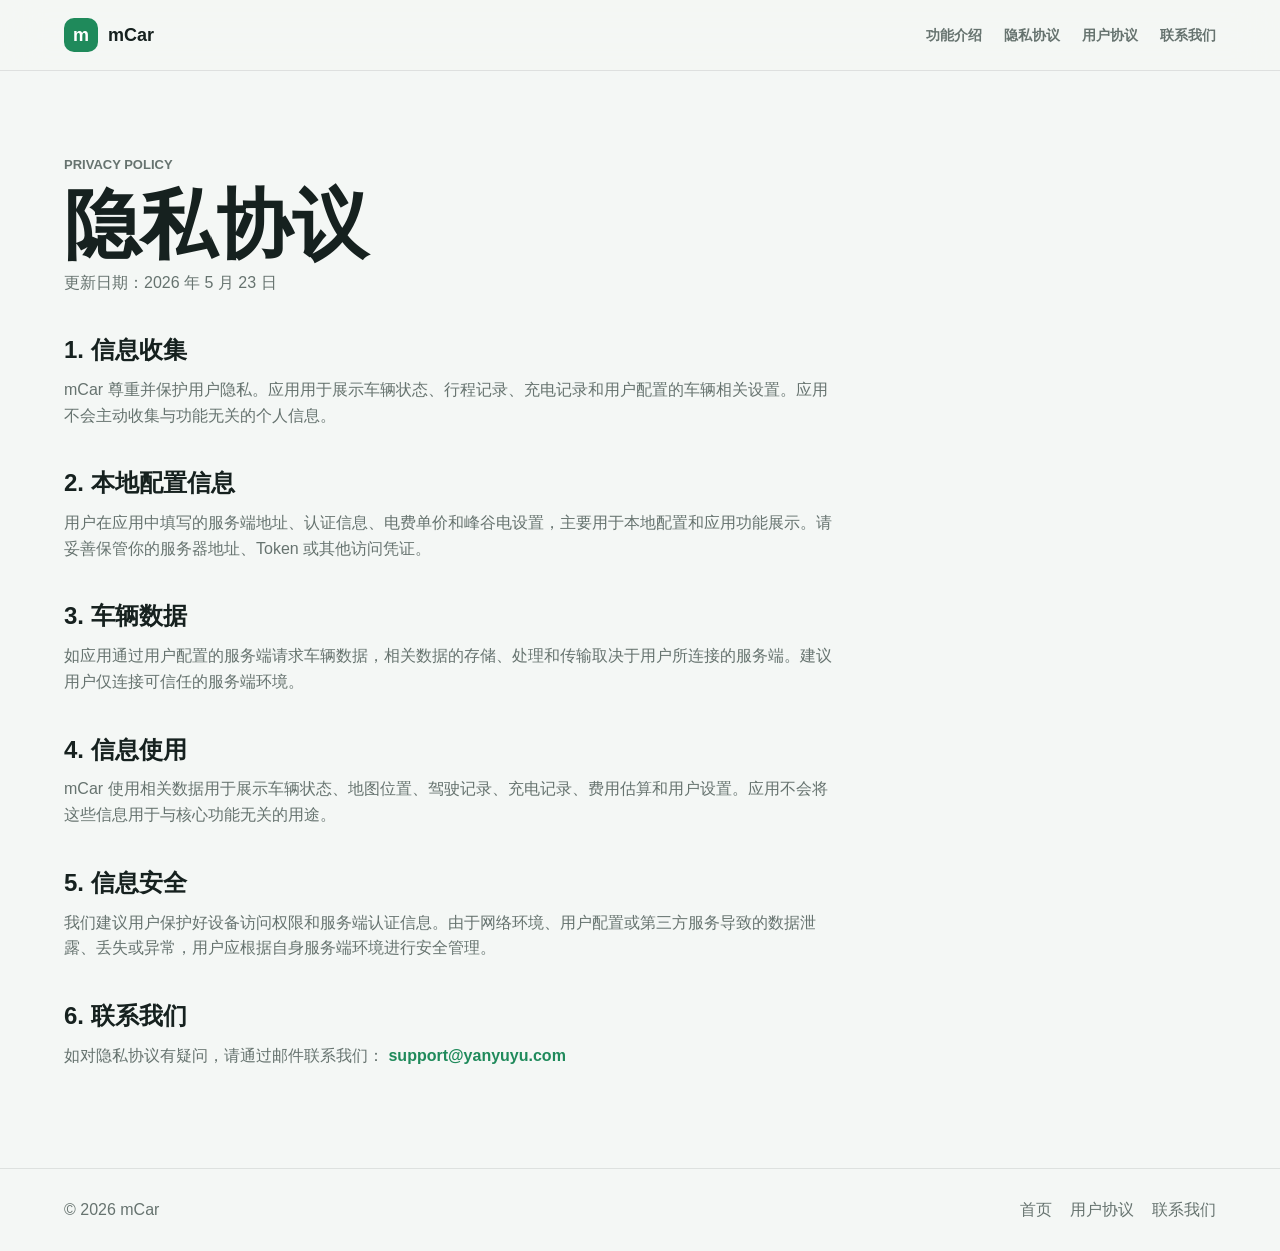
==== privacy.html @ 12c842eb "init" ====
<!doctype html>
<html lang="zh-CN">
<head>
  <meta charset="utf-8">
  <meta name="viewport" content="width=device-width, initial-scale=1">
  <title>隐私协议 - mCar</title>
  <meta name="description" content="mCar 隐私协议">
  <link rel="stylesheet" href="styles.css">
</head>
<body>
  <header class="site-header">
    <a class="brand" href="index.html" aria-label="返回 mCar 首页">
      <span class="brand-mark">m</span>
      <span>mCar</span>
    </a>
    <nav class="nav-links" aria-label="页面导航">
      <a href="index.html#features">功能介绍</a>
      <a href="privacy.html">隐私协议</a>
      <a href="index.html#terms">用户协议</a>
      <a href="mailto:support@yanyuyu.com">联系我们</a>
    </nav>
  </header>

  <main>
    <section class="legal-page">
      <p class="eyebrow">Privacy Policy</p>
      <h1>隐私协议</h1>
      <p class="updated-date">更新日期：2026 年 5 月 23 日</p>

      <h2>1. 信息收集</h2>
      <p>
        mCar 尊重并保护用户隐私。应用用于展示车辆状态、行程记录、充电记录和用户配置的车辆相关设置。应用不会主动收集与功能无关的个人信息。
      </p>

      <h2>2. 本地配置信息</h2>
      <p>
        用户在应用中填写的服务端地址、认证信息、电费单价和峰谷电设置，主要用于本地配置和应用功能展示。请妥善保管你的服务器地址、Token 或其他访问凭证。
      </p>

      <h2>3. 车辆数据</h2>
      <p>
        如应用通过用户配置的服务端请求车辆数据，相关数据的存储、处理和传输取决于用户所连接的服务端。建议用户仅连接可信任的服务端环境。
      </p>

      <h2>4. 信息使用</h2>
      <p>
        mCar 使用相关数据用于展示车辆状态、地图位置、驾驶记录、充电记录、费用估算和用户设置。应用不会将这些信息用于与核心功能无关的用途。
      </p>

      <h2>5. 信息安全</h2>
      <p>
        我们建议用户保护好设备访问权限和服务端认证信息。由于网络环境、用户配置或第三方服务导致的数据泄露、丢失或异常，用户应根据自身服务端环境进行安全管理。
      </p>

      <h2>6. 联系我们</h2>
      <p>
        如对隐私协议有疑问，请通过邮件联系我们：
        <a class="inline-link" href="mailto:support@yanyuyu.com">support@yanyuyu.com</a>
      </p>
    </section>
  </main>

  <footer class="site-footer">
    <span>© 2026 mCar</span>
    <div>
      <a href="index.html">首页</a>
      <a href="index.html#terms">用户协议</a>
      <a href="mailto:support@yanyuyu.com">联系我们</a>
    </div>
  </footer>
</body>
</html>
---- styles.css ----
:root {
  --bg: #f4f7f5;
  --surface: #ffffff;
  --surface-strong: #eef3f1;
  --text: #16211f;
  --muted: #66736f;
  --line: rgba(22, 33, 31, 0.1);
  --green: #1f8a5b;
  --blue: #2a6fbb;
  --yellow: #d99a22;
  --shadow: 0 24px 80px rgba(38, 54, 48, 0.14);
}

* {
  box-sizing: border-box;
}

html {
  scroll-behavior: smooth;
}

body {
  margin: 0;
  font-family: -apple-system, BlinkMacSystemFont, "Segoe UI", "PingFang SC", "Helvetica Neue", Arial, sans-serif;
  color: var(--text);
  background: var(--bg);
  line-height: 1.6;
}

a {
  color: inherit;
  text-decoration: none;
}

.site-header {
  position: sticky;
  top: 0;
  z-index: 10;
  display: flex;
  align-items: center;
  justify-content: space-between;
  gap: 24px;
  padding: 18px clamp(20px, 5vw, 72px);
  background: rgba(244, 247, 245, 0.82);
  border-bottom: 1px solid var(--line);
  backdrop-filter: blur(20px);
}

.brand {
  display: inline-flex;
  align-items: center;
  gap: 10px;
  font-size: 18px;
  font-weight: 750;
}

.brand-mark {
  display: grid;
  width: 34px;
  height: 34px;
  place-items: center;
  color: #fff;
  background: var(--green);
  border-radius: 10px;
  font-weight: 800;
}

.nav-links {
  display: flex;
  align-items: center;
  gap: 22px;
  color: var(--muted);
  font-size: 14px;
  font-weight: 600;
}

.nav-links a:hover {
  color: var(--text);
}

.hero {
  display: grid;
  grid-template-columns: minmax(0, 1fr) minmax(320px, 520px);
  gap: clamp(36px, 7vw, 96px);
  align-items: center;
  min-height: calc(100vh - 72px);
  padding: clamp(48px, 8vw, 96px) clamp(20px, 5vw, 72px) 64px;
}

.hero-content {
  max-width: 660px;
}

.eyebrow {
  margin: 0 0 14px;
  color: var(--green);
  font-size: 13px;
  font-weight: 800;
  letter-spacing: 0;
  text-transform: uppercase;
}

h1,
h2,
h3,
p {
  margin-top: 0;
}

h1 {
  margin-bottom: 18px;
  font-size: clamp(56px, 10vw, 112px);
  line-height: 0.92;
  letter-spacing: 0;
}

h2 {
  margin-bottom: 14px;
  font-size: clamp(30px, 4vw, 48px);
  line-height: 1.08;
  letter-spacing: 0;
}

h3 {
  margin-bottom: 8px;
  font-size: 20px;
  line-height: 1.25;
  letter-spacing: 0;
}

.hero-copy {
  max-width: 580px;
  color: var(--muted);
  font-size: 19px;
}

.hero-actions {
  display: flex;
  flex-wrap: wrap;
  gap: 12px;
  margin-top: 30px;
}

.primary-button,
.secondary-button {
  display: inline-flex;
  align-items: center;
  justify-content: center;
  min-height: 46px;
  padding: 0 20px;
  border-radius: 999px;
  font-size: 15px;
  font-weight: 750;
}

.primary-button {
  color: #fff;
  background: var(--text);
  box-shadow: 0 14px 28px rgba(22, 33, 31, 0.18);
}

.secondary-button {
  color: var(--text);
  background: var(--surface);
  border: 1px solid var(--line);
}

.device-showcase {
  position: relative;
  min-height: 560px;
}

.phone {
  position: absolute;
  width: 260px;
  min-height: 520px;
  padding: 14px;
  background: #111817;
  border-radius: 42px;
  box-shadow: var(--shadow);
}

.phone-front {
  right: 130px;
  top: 10px;
  z-index: 2;
}

.phone-back {
  right: 0;
  top: 88px;
  transform: rotate(5deg);
}

.phone-bar {
  width: 86px;
  height: 24px;
  margin: 0 auto 12px;
  background: #0a0e0d;
  border-radius: 999px;
}

.screen {
  min-height: 450px;
  padding: 20px;
  overflow: hidden;
  border-radius: 30px;
}

.status-screen {
  background: linear-gradient(180deg, #f8fbfa 0%, #dfeae5 100%);
}

.charge-screen {
  background: linear-gradient(180deg, #f7fbff 0%, #dfe9f6 100%);
}

.screen-title {
  margin-bottom: 22px;
  color: var(--muted);
  font-weight: 800;
}

.battery-ring {
  display: grid;
  width: 150px;
  height: 150px;
  margin: 0 auto 26px;
  place-items: center;
  border: 16px solid rgba(31, 138, 91, 0.18);
  border-top-color: var(--green);
  border-right-color: var(--green);
  border-radius: 50%;
}

.battery-ring span {
  font-size: 34px;
  font-weight: 850;
}

.metric-row,
.charge-card {
  display: flex;
  align-items: center;
  justify-content: space-between;
  gap: 16px;
  min-height: 54px;
  margin-bottom: 12px;
  padding: 0 14px;
  background: rgba(255, 255, 255, 0.72);
  border: 1px solid rgba(255, 255, 255, 0.8);
  border-radius: 16px;
}

.metric-row span,
.charge-card span {
  color: var(--muted);
  font-size: 14px;
}

.mini-map {
  position: relative;
  height: 100px;
  margin-top: 20px;
  background:
    linear-gradient(90deg, transparent 49%, rgba(42, 111, 187, 0.18) 50%, transparent 51%),
    linear-gradient(0deg, transparent 49%, rgba(31, 138, 91, 0.18) 50%, transparent 51%),
    #edf5f1;
  border-radius: 18px;
}

.mini-map span {
  position: absolute;
  left: 58%;
  top: 40%;
  width: 16px;
  height: 16px;
  background: var(--green);
  border: 4px solid #fff;
  border-radius: 50%;
  box-shadow: 0 8px 20px rgba(31, 138, 91, 0.35);
}

.charge-bars {
  display: flex;
  align-items: flex-end;
  gap: 10px;
  height: 150px;
  margin-top: 28px;
  padding: 20px;
  background: rgba(255, 255, 255, 0.62);
  border-radius: 18px;
}

.charge-bars i {
  flex: 1;
  display: block;
  background: var(--blue);
  border-radius: 999px 999px 4px 4px;
}

.charge-bars i:nth-child(1) { height: 38%; }
.charge-bars i:nth-child(2) { height: 62%; }
.charge-bars i:nth-child(3) { height: 84%; background: var(--green); }
.charge-bars i:nth-child(4) { height: 56%; }
.charge-bars i:nth-child(5) { height: 72%; background: var(--yellow); }

.section,
.split-section,
.legal-section {
  padding: 84px clamp(20px, 5vw, 72px);
}

.section-heading {
  max-width: 720px;
  margin-bottom: 34px;
}

.section-heading p,
.split-section p,
.legal-section p,
.contact-panel p {
  color: var(--muted);
}

.feature-grid {
  display: grid;
  grid-template-columns: repeat(4, minmax(0, 1fr));
  gap: 16px;
}

.feature-card {
  min-height: 240px;
  padding: 24px;
  background: var(--surface);
  border: 1px solid var(--line);
  border-radius: 8px;
  box-shadow: 0 18px 50px rgba(38, 54, 48, 0.08);
}

.icon {
  display: inline-grid;
  width: 42px;
  height: 42px;
  margin-bottom: 28px;
  place-items: center;
  color: #fff;
  background: var(--green);
  border-radius: 50%;
  font-size: 13px;
  font-weight: 850;
}

.feature-card:nth-child(2) .icon {
  background: var(--blue);
}

.feature-card:nth-child(3) .icon {
  background: var(--yellow);
}

.feature-card:nth-child(4) .icon {
  background: var(--text);
}

.split-section {
  display: grid;
  grid-template-columns: minmax(0, 0.9fr) minmax(0, 1.1fr);
  gap: 34px;
  align-items: start;
  background: var(--surface-strong);
}

.split-section p {
  max-width: 760px;
  font-size: 18px;
}

.contact-panel {
  display: flex;
  align-items: center;
  justify-content: space-between;
  gap: 28px;
  padding: 36px;
  background: var(--surface);
  border: 1px solid var(--line);
  border-radius: 8px;
  box-shadow: var(--shadow);
}

.legal-section {
  max-width: 980px;
}

.legal-page {
  max-width: 900px;
  padding: 84px clamp(20px, 5vw, 72px);
}

.legal-page h1 {
  margin-bottom: 10px;
  font-size: clamp(44px, 7vw, 76px);
}

.legal-page h2 {
  margin-top: 42px;
  font-size: 24px;
}

.legal-page p {
  color: var(--muted);
}

.updated-date {
  margin-bottom: 34px;
}

.inline-link {
  color: var(--green);
  font-weight: 750;
}

.legal-section + .legal-section {
  padding-top: 24px;
}

.site-footer {
  display: flex;
  justify-content: space-between;
  gap: 20px;
  padding: 28px clamp(20px, 5vw, 72px);
  color: var(--muted);
  border-top: 1px solid var(--line);
}

.site-footer div {
  display: flex;
  flex-wrap: wrap;
  gap: 18px;
}

@media (max-width: 980px) {
  .hero {
    grid-template-columns: 1fr;
    min-height: auto;
  }

  .device-showcase {
    min-height: 520px;
  }

  .phone-front {
    left: 8%;
    right: auto;
  }

  .phone-back {
    right: 8%;
  }

  .feature-grid {
    grid-template-columns: repeat(2, minmax(0, 1fr));
  }

  .split-section {
    grid-template-columns: 1fr;
  }
}

@media (max-width: 720px) {
  .site-header {
    align-items: flex-start;
    flex-direction: column;
  }

  .nav-links {
    width: 100%;
    overflow-x: auto;
    padding-bottom: 2px;
  }

  .device-showcase {
    min-height: 430px;
  }

  .phone {
    width: 210px;
    min-height: 420px;
    border-radius: 34px;
  }

  .screen {
    min-height: 355px;
    padding: 16px;
    border-radius: 24px;
  }

  .phone-front {
    left: 0;
  }

  .phone-back {
    right: 0;
    top: 70px;
  }

  .battery-ring {
    width: 118px;
    height: 118px;
  }

  .feature-grid {
    grid-template-columns: 1fr;
  }

  .contact-panel,
  .site-footer {
    align-items: flex-start;
    flex-direction: column;
  }
}
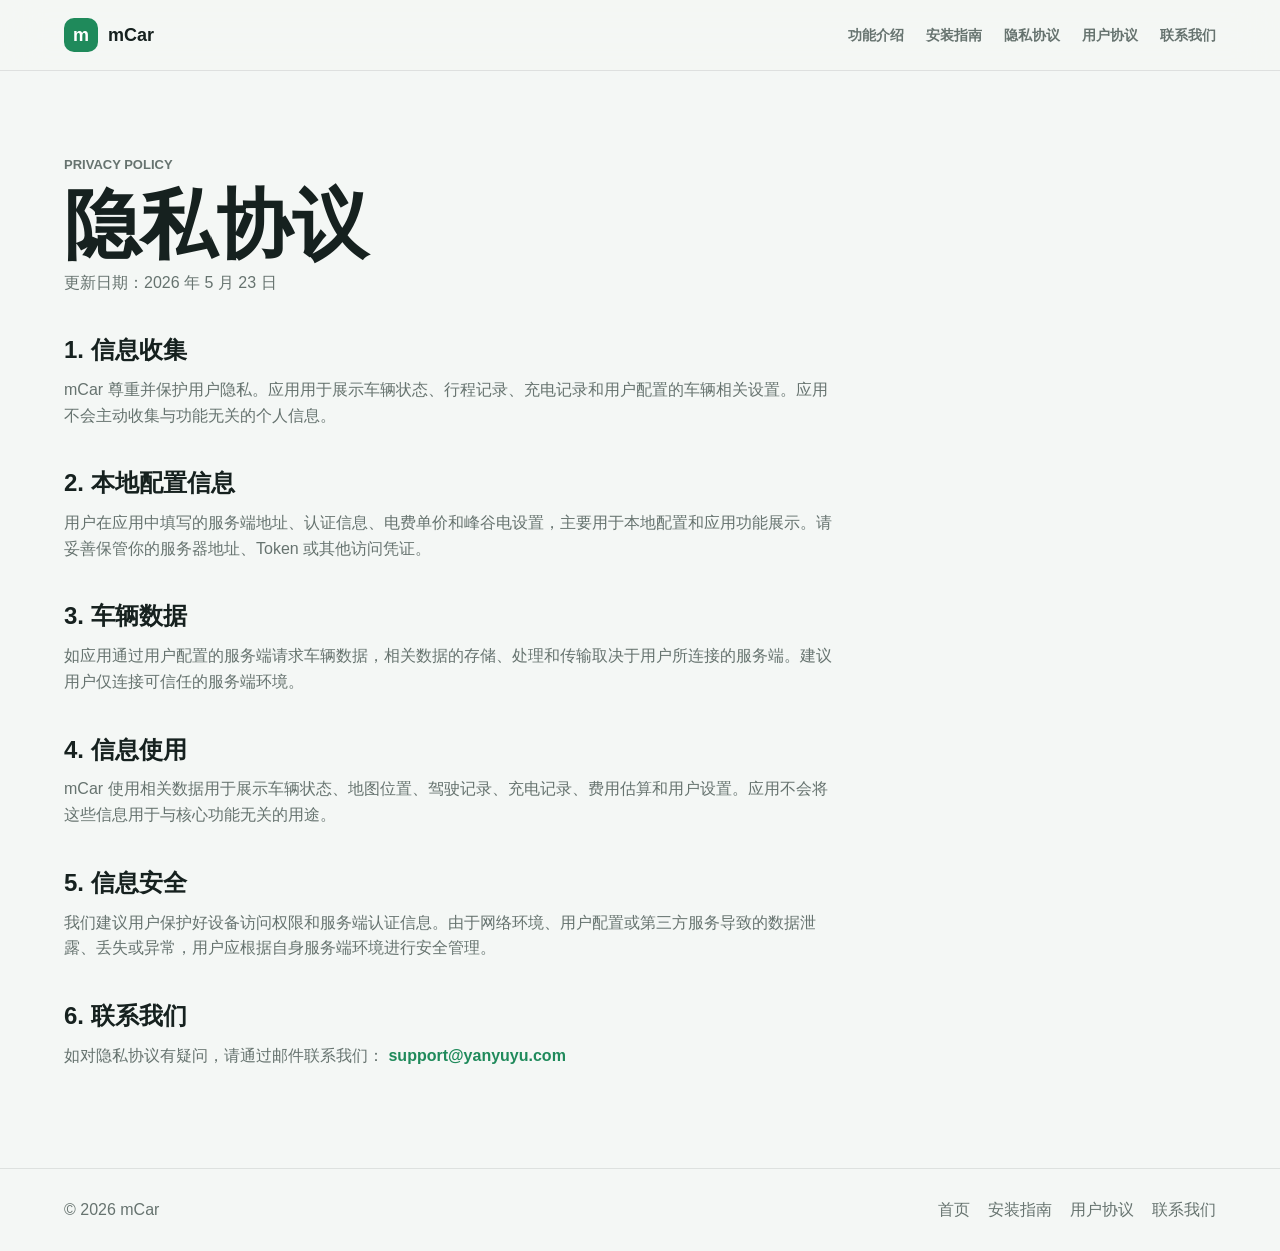
==== commit 4191a6b3: "更新html" ====
--- a/privacy.html
+++ b/privacy.html
@@ -15,8 +15,9 @@
     </a>
     <nav class="nav-links" aria-label="页面导航">
       <a href="index.html#features">功能介绍</a>
+      <a href="setup.html">安装指南</a>
       <a href="privacy.html">隐私协议</a>
-      <a href="index.html#terms">用户协议</a>
+      <a href="terms.html">用户协议</a>
       <a href="mailto:support@yanyuyu.com">联系我们</a>
     </nav>
   </header>
@@ -64,7 +65,8 @@
     <span>© 2026 mCar</span>
     <div>
       <a href="index.html">首页</a>
-      <a href="index.html#terms">用户协议</a>
+      <a href="setup.html">安装指南</a>
+      <a href="terms.html">用户协议</a>
       <a href="mailto:support@yanyuyu.com">联系我们</a>
     </div>
   </footer>
--- a/styles.css
+++ b/styles.css
@@ -325,7 +325,7 @@
 
 .feature-grid {
   display: grid;
-  grid-template-columns: repeat(4, minmax(0, 1fr));
+  grid-template-columns: repeat(5, minmax(0, 1fr));
   gap: 16px;
 }
 
@@ -363,6 +363,129 @@
   background: var(--text);
 }
 
+.feature-card:nth-child(5) .icon {
+  background: var(--blue);
+}
+
+.setup-page {
+  padding-bottom: 36px;
+}
+
+.setup-hero {
+  max-width: 980px;
+  padding: 84px clamp(20px, 5vw, 72px) 36px;
+}
+
+.setup-hero h1 {
+  margin-bottom: 18px;
+  font-size: clamp(44px, 7vw, 84px);
+  line-height: 0.96;
+}
+
+.setup-hero p {
+  max-width: 760px;
+  color: var(--muted);
+  font-size: 18px;
+}
+
+.setup-grid {
+  display: grid;
+  grid-template-columns: repeat(2, minmax(0, 1fr));
+  gap: 16px;
+  padding: 24px clamp(20px, 5vw, 72px) 84px;
+}
+
+.setup-card {
+  min-height: 340px;
+  padding: 28px;
+  background: var(--surface);
+  border: 1px solid var(--line);
+  border-radius: 8px;
+  box-shadow: 0 18px 50px rgba(38, 54, 48, 0.08);
+}
+
+.setup-card p,
+.setup-card li {
+  color: var(--muted);
+}
+
+.step-number {
+  display: inline-flex;
+  align-items: center;
+  justify-content: center;
+  min-width: 48px;
+  height: 32px;
+  margin-bottom: 24px;
+  color: #fff;
+  background: var(--green);
+  border-radius: 999px;
+  font-size: 13px;
+  font-weight: 850;
+}
+
+.setup-card:nth-child(2) .step-number {
+  background: var(--blue);
+}
+
+.setup-card:nth-child(3) .step-number {
+  background: var(--yellow);
+}
+
+.setup-card:nth-child(4) .step-number {
+  background: var(--text);
+}
+
+.setup-card ul,
+.setup-card ol {
+  margin: 18px 0 0;
+  padding-left: 20px;
+}
+
+.code-block {
+  display: grid;
+  gap: 8px;
+  margin-top: 18px;
+  padding: 14px;
+  background: var(--surface-strong);
+  border: 1px solid var(--line);
+  border-radius: 8px;
+  overflow-x: auto;
+}
+
+.code-block code,
+.code-block pre {
+  color: var(--text);
+  font-family: ui-monospace, SFMono-Regular, Menlo, Consolas, monospace;
+  font-size: 13px;
+}
+
+.code-block pre {
+  margin: 0;
+  white-space: pre;
+}
+
+.setup-note {
+  display: grid;
+  grid-template-columns: minmax(0, 0.8fr) minmax(0, 1.2fr);
+  gap: 28px;
+  padding: 54px clamp(20px, 5vw, 72px);
+  background: var(--surface-strong);
+}
+
+.check-list {
+  display: grid;
+  gap: 12px;
+}
+
+.check-list p {
+  margin: 0;
+  padding: 16px;
+  color: var(--muted);
+  background: rgba(255, 255, 255, 0.62);
+  border: 1px solid var(--line);
+  border-radius: 8px;
+}
+
 .split-section {
   display: grid;
   grid-template-columns: minmax(0, 0.9fr) minmax(0, 1.1fr);
@@ -462,7 +585,12 @@
     grid-template-columns: repeat(2, minmax(0, 1fr));
   }
 
-  .split-section {
+  .split-section,
+  .setup-note {
+    grid-template-columns: 1fr;
+  }
+
+  .setup-grid {
     grid-template-columns: 1fr;
   }
 }
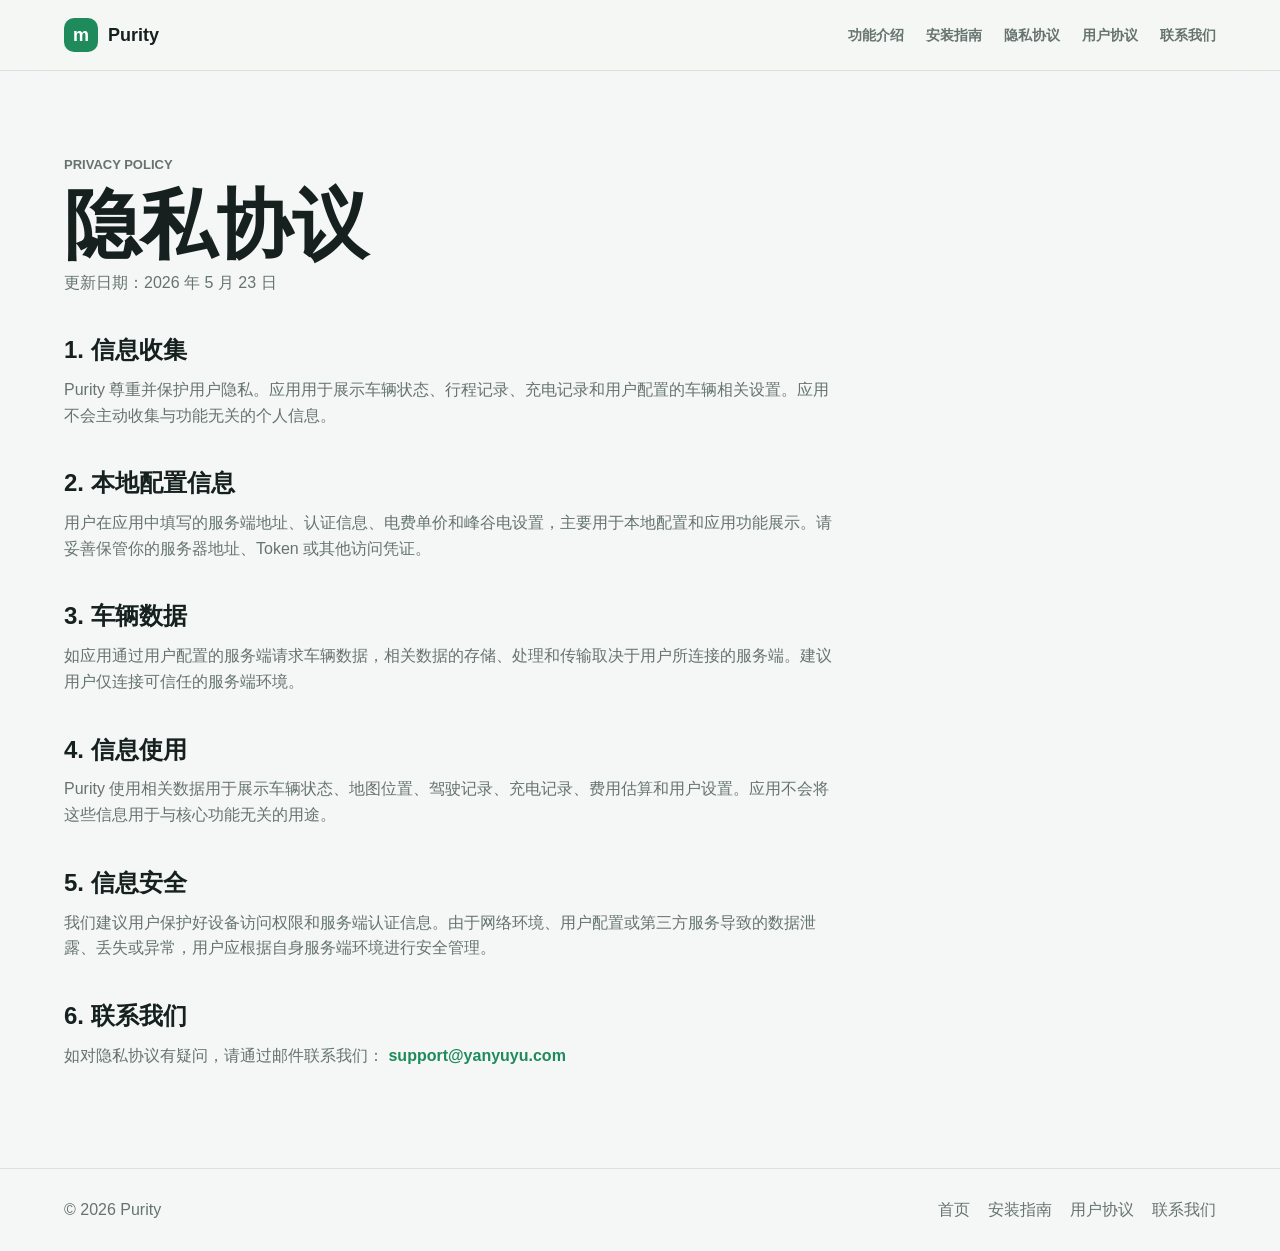
==== commit 1c9ac6c4: "修改名称" ====
--- a/privacy.html
+++ b/privacy.html
@@ -3,15 +3,15 @@
 <head>
   <meta charset="utf-8">
   <meta name="viewport" content="width=device-width, initial-scale=1">
-  <title>隐私协议 - mCar</title>
-  <meta name="description" content="mCar 隐私协议">
+  <title>隐私协议 - Purity</title>
+  <meta name="description" content="Purity 隐私协议">
   <link rel="stylesheet" href="styles.css">
 </head>
 <body>
   <header class="site-header">
-    <a class="brand" href="index.html" aria-label="返回 mCar 首页">
+    <a class="brand" href="index.html" aria-label="返回 Purity 首页">
       <span class="brand-mark">m</span>
-      <span>mCar</span>
+      <span>Purity</span>
     </a>
     <nav class="nav-links" aria-label="页面导航">
       <a href="index.html#features">功能介绍</a>
@@ -30,7 +30,7 @@
 
       <h2>1. 信息收集</h2>
       <p>
-        mCar 尊重并保护用户隐私。应用用于展示车辆状态、行程记录、充电记录和用户配置的车辆相关设置。应用不会主动收集与功能无关的个人信息。
+        Purity 尊重并保护用户隐私。应用用于展示车辆状态、行程记录、充电记录和用户配置的车辆相关设置。应用不会主动收集与功能无关的个人信息。
       </p>
 
       <h2>2. 本地配置信息</h2>
@@ -45,7 +45,7 @@
 
       <h2>4. 信息使用</h2>
       <p>
-        mCar 使用相关数据用于展示车辆状态、地图位置、驾驶记录、充电记录、费用估算和用户设置。应用不会将这些信息用于与核心功能无关的用途。
+        Purity 使用相关数据用于展示车辆状态、地图位置、驾驶记录、充电记录、费用估算和用户设置。应用不会将这些信息用于与核心功能无关的用途。
       </p>
 
       <h2>5. 信息安全</h2>
@@ -62,7 +62,7 @@
   </main>
 
   <footer class="site-footer">
-    <span>© 2026 mCar</span>
+    <span>© 2026 Purity</span>
     <div>
       <a href="index.html">首页</a>
       <a href="setup.html">安装指南</a>
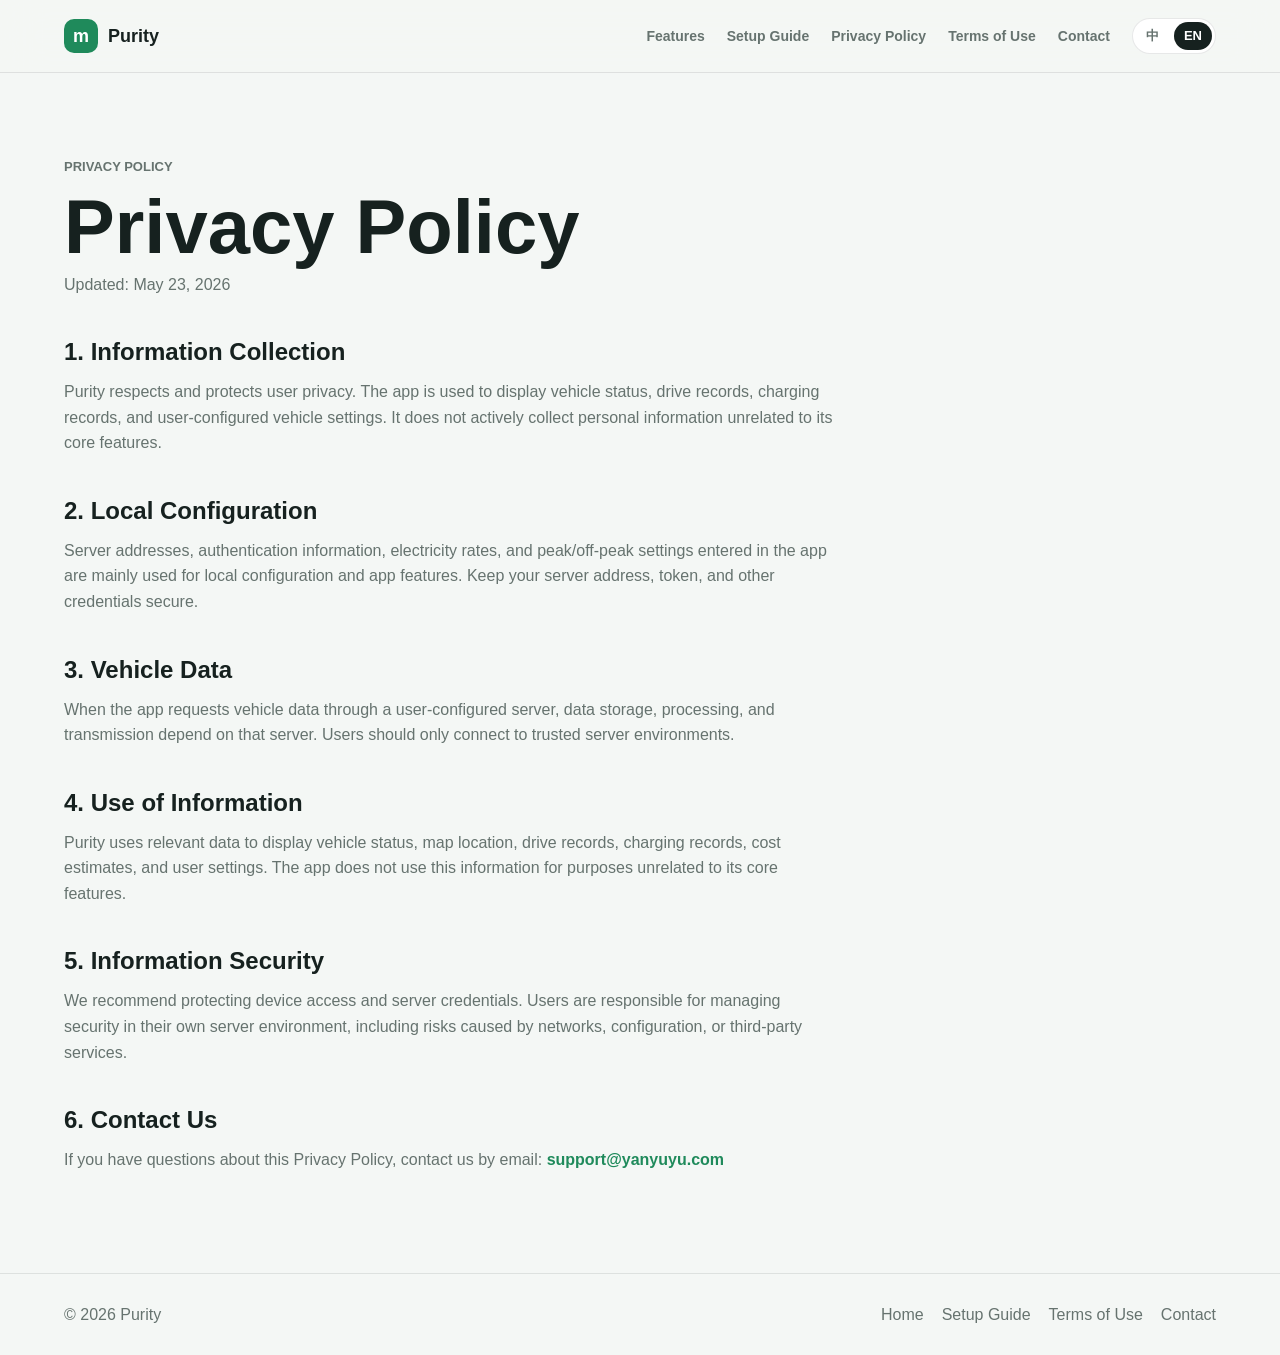
==== commit df4fedf3: "修改中英文支持" ====
--- a/privacy.html
+++ b/privacy.html
@@ -7,68 +7,73 @@
   <meta name="description" content="Purity 隐私协议">
   <link rel="stylesheet" href="styles.css">
 </head>
-<body>
+<body data-page="privacy">
   <header class="site-header">
-    <a class="brand" href="index.html" aria-label="返回 Purity 首页">
+    <a class="brand" href="index.html" aria-label="返回 Purity 首页" data-i18n-aria="backHomeAria">
       <span class="brand-mark">m</span>
       <span>Purity</span>
     </a>
-    <nav class="nav-links" aria-label="页面导航">
-      <a href="index.html#features">功能介绍</a>
-      <a href="setup.html">安装指南</a>
-      <a href="privacy.html">隐私协议</a>
-      <a href="terms.html">用户协议</a>
-      <a href="mailto:support@yanyuyu.com">联系我们</a>
+    <nav class="nav-links" aria-label="页面导航" data-i18n-aria="pageNavAria">
+      <a href="index.html#features" data-i18n="features">功能介绍</a>
+      <a href="setup.html" data-i18n="setup">安装指南</a>
+      <a href="privacy.html" data-i18n="privacy">隐私协议</a>
+      <a href="terms.html" data-i18n="terms">用户协议</a>
+      <a href="mailto:support@yanyuyu.com" data-i18n="contact">联系我们</a>
+      <span class="language-switcher" aria-label="Language">
+        <button type="button" data-language="zh">中</button>
+        <button type="button" data-language="en">EN</button>
+      </span>
     </nav>
   </header>
 
   <main>
     <section class="legal-page">
-      <p class="eyebrow">Privacy Policy</p>
-      <h1>隐私协议</h1>
-      <p class="updated-date">更新日期：2026 年 5 月 23 日</p>
+      <p class="eyebrow" data-i18n="eyebrow">Privacy Policy</p>
+      <h1 data-i18n="heading">隐私协议</h1>
+      <p class="updated-date" data-i18n="updated">更新日期：2026 年 5 月 23 日</p>
 
-      <h2>1. 信息收集</h2>
-      <p>
+      <h2 data-i18n="section1Title">1. 信息收集</h2>
+      <p data-i18n="section1Text">
         Purity 尊重并保护用户隐私。应用用于展示车辆状态、行程记录、充电记录和用户配置的车辆相关设置。应用不会主动收集与功能无关的个人信息。
       </p>
 
-      <h2>2. 本地配置信息</h2>
-      <p>
+      <h2 data-i18n="section2Title">2. 本地配置信息</h2>
+      <p data-i18n="section2Text">
         用户在应用中填写的服务端地址、认证信息、电费单价和峰谷电设置，主要用于本地配置和应用功能展示。请妥善保管你的服务器地址、Token 或其他访问凭证。
       </p>
 
-      <h2>3. 车辆数据</h2>
-      <p>
+      <h2 data-i18n="section3Title">3. 车辆数据</h2>
+      <p data-i18n="section3Text">
         如应用通过用户配置的服务端请求车辆数据，相关数据的存储、处理和传输取决于用户所连接的服务端。建议用户仅连接可信任的服务端环境。
       </p>
 
-      <h2>4. 信息使用</h2>
-      <p>
+      <h2 data-i18n="section4Title">4. 信息使用</h2>
+      <p data-i18n="section4Text">
         Purity 使用相关数据用于展示车辆状态、地图位置、驾驶记录、充电记录、费用估算和用户设置。应用不会将这些信息用于与核心功能无关的用途。
       </p>
 
-      <h2>5. 信息安全</h2>
-      <p>
+      <h2 data-i18n="section5Title">5. 信息安全</h2>
+      <p data-i18n="section5Text">
         我们建议用户保护好设备访问权限和服务端认证信息。由于网络环境、用户配置或第三方服务导致的数据泄露、丢失或异常，用户应根据自身服务端环境进行安全管理。
       </p>
 
-      <h2>6. 联系我们</h2>
+      <h2 data-i18n="section6Title">6. 联系我们</h2>
       <p>
-        如对隐私协议有疑问，请通过邮件联系我们：
+        <span data-i18n="section6Text">如对隐私协议有疑问，请通过邮件联系我们：</span>
         <a class="inline-link" href="mailto:support@yanyuyu.com">support@yanyuyu.com</a>
       </p>
     </section>
   </main>
 
   <footer class="site-footer">
-    <span>© 2026 Purity</span>
+    <span data-i18n="copyright">© 2026 Purity</span>
     <div>
-      <a href="index.html">首页</a>
-      <a href="setup.html">安装指南</a>
-      <a href="terms.html">用户协议</a>
-      <a href="mailto:support@yanyuyu.com">联系我们</a>
+      <a href="index.html" data-i18n="home">首页</a>
+      <a href="setup.html" data-i18n="setup">安装指南</a>
+      <a href="terms.html" data-i18n="terms">用户协议</a>
+      <a href="mailto:support@yanyuyu.com" data-i18n="contact">联系我们</a>
     </div>
   </footer>
+  <script src="i18n.js"></script>
 </body>
 </html>
--- a/styles.css
+++ b/styles.css
@@ -78,6 +78,34 @@
   color: var(--text);
 }
 
+.language-switcher {
+  display: inline-flex;
+  gap: 4px;
+  padding: 3px;
+  background: var(--surface);
+  border: 1px solid var(--line);
+  border-radius: 999px;
+}
+
+.language-switcher button {
+  min-width: 34px;
+  height: 28px;
+  padding: 0 10px;
+  color: var(--muted);
+  background: transparent;
+  border: 0;
+  border-radius: 999px;
+  font: inherit;
+  font-size: 13px;
+  font-weight: 750;
+  cursor: pointer;
+}
+
+.language-switcher button.is-active {
+  color: #fff;
+  background: var(--text);
+}
+
 .hero {
   display: grid;
   grid-template-columns: minmax(0, 1fr) minmax(320px, 520px);
@@ -603,6 +631,7 @@
 
   .nav-links {
     width: 100%;
+    flex-wrap: wrap;
     overflow-x: auto;
     padding-bottom: 2px;
   }
